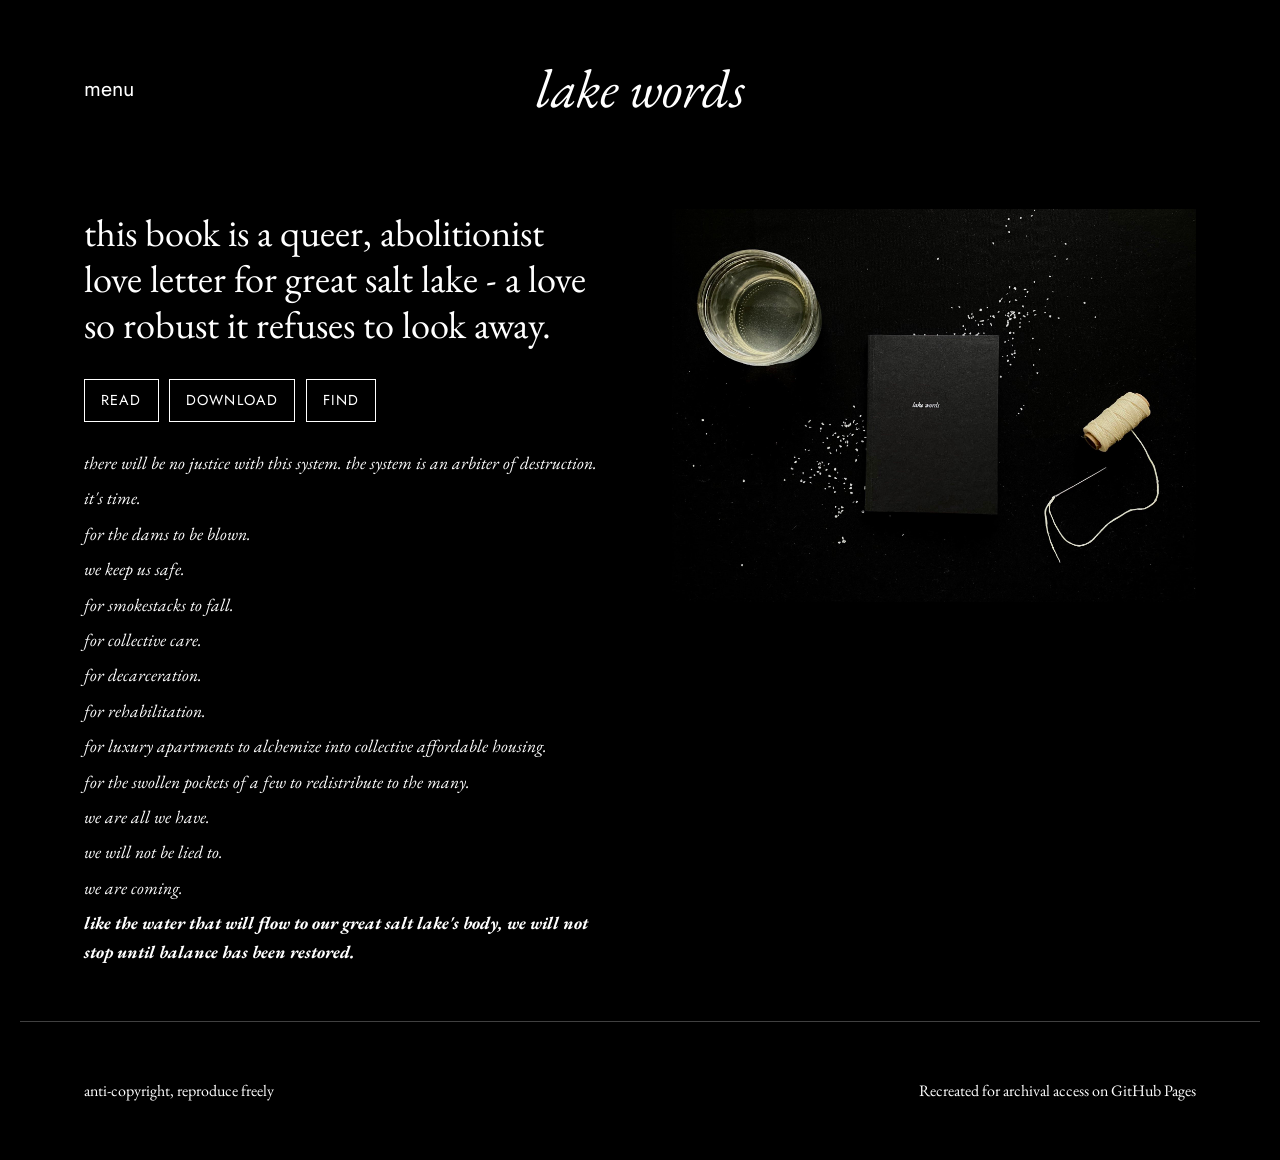
==== docs/index.html @ 2bd09eef "remove newsletter signup" ====
<!doctype html>
<html lang="en">
<head>
  <meta charset="utf-8" />
  <meta name="viewport" content="width=device-width, initial-scale=1" />
  <title>lake words - lake words</title>
  <link rel="stylesheet" href="./assets/styles.css" />
</head>
<body>
<header class="site-header">
  <button class="menu-toggle" data-menu-toggle aria-expanded="false" aria-controls="site-nav">menu</button>
  <h1 class="site-title"><a href="./index.html">lake words</a></h1>
  <div></div>
  <nav id="site-nav" class="site-nav" data-site-nav aria-label="Main Menu">
    <ul>
      <li><a href="./read-lake-words/index.html">read</a></li>
      <li><a href="./find-lake-words/index.html">find</a></li>
      <li><a href="./download/index.html">download</a></li>
      <li><a href="./connect/index.html">connect</a></li>
    </ul>
  </nav>
</header>
<main>
<section class="container columns" style="padding-top:2rem;padding-bottom:3rem;">
  <div>
    <p class="kicker">this book is a queer, abolitionist love letter for great salt lake - a love so robust it refuses to look away.</p>
    <div class="button-row">
      <a class="button" href="./read-lake-words/index.html">Read</a>
      <a class="button" href="./download/index.html">download</a>
      <a class="button" href="./find-lake-words/index.html">find</a>
    </div>
    <div class="poem">
      <p>there will be no justice with this system. the system is an arbiter of destruction.</p>
      <p>it's time.</p>
      <p>for the dams to be blown.</p>
      <p>we keep us safe.</p>
      <p>for smokestacks to fall.</p>
      <p>for collective care.</p>
      <p>for decarceration.</p>
      <p>for rehabilitation.</p>
      <p>for luxury apartments to alchemize into collective affordable housing.</p>
      <p>for the swollen pockets of a few to redistribute to the many.</p>
      <p>we are all we have.</p>
      <p>we will not be lied to.</p>
      <p>we are coming.</p>
      <p><strong>like the water that will flow to our great salt lake's body, we will not stop until balance has been restored.</strong></p>
    </div>
  </div>
  <div>
    <img src="./assets/image-1.jpg" alt="lake words book cover" />
  </div>
</section>
</main>
<footer class="site-footer">
  <p>anti-copyright, reproduce freely</p>
  <p>Recreated for archival access on GitHub Pages</p>
</footer>
<script src="./assets/site.js"></script>
</body>
</html>
---- docs/assets/styles.css ----
@import url("https://fonts.googleapis.com/css2?family=EB+Garamond:ital,wght@0,400;0,600;1,400;1,600&family=Jost:wght@400;500;600&display=swap");

:root {
  --bg: #000;
  --fg: #fff;
  --muted: #d7d7d7;
  --line: rgba(255,255,255,0.25);
  --max: 1240px;
  --gap: clamp(20px, 5vw, 70px);
}
* { box-sizing: border-box; }
html, body { margin: 0; padding: 0; }
body {
  background: var(--bg);
  color: var(--fg);
  font-family: "EB Garamond", Georgia, serif;
  font-size: clamp(1.1rem, 1.15vw, 1.4rem);
  line-height: 1.65;
}
a { color: var(--fg); text-decoration: none; }
a:hover, a:focus-visible { text-decoration: underline; }
img { max-width: 100%; display: block; height: auto; }

.site-header {
  max-width: var(--max);
  margin: 0 auto;
  padding: 2.75rem var(--gap);
  display: grid;
  grid-template-columns: 1fr auto 1fr;
  align-items: center;
  gap: 1rem;
}
.menu-toggle {
  background: transparent;
  border: 0;
  color: var(--fg);
  font-size: 1.35rem;
  cursor: pointer;
  width: fit-content;
  padding: 0;
  font-family: "Jost", Arial, sans-serif;
}
.site-nav { display: none; }
.site-nav.open {
  display: flex;
  position: fixed;
  inset: 0;
  background: rgba(0,0,0,0.95);
  align-items: center;
  justify-content: center;
  z-index: 1000;
}
.site-nav ul {
  list-style: none;
  margin: 0;
  padding: 0;
  display: grid;
  gap: 1rem;
  text-align: center;
  font-size: clamp(1.5rem, 5vw, 3.3rem);
}
.site-title {
  margin: 0;
  text-align: center;
  font-size: clamp(2rem, 4.2vw, 3.75rem);
  font-style: italic;
  font-weight: 400;
}
.site-title a { text-decoration: none; }

main { min-height: 55vh; }
.container {
  max-width: var(--max);
  margin: 0 auto;
  padding: 0 var(--gap);
}
.page-hero {
  padding: 2.5rem 0 3.5rem;
}
.page-hero h1 {
  margin: 0;
  font-size: clamp(2.3rem, 6vw, 4.2rem);
  font-weight: 400;
  text-transform: lowercase;
}

.columns {
  display: grid;
  grid-template-columns: 1fr 1fr;
  gap: var(--gap);
}

.kicker {
  font-size: clamp(1.5rem, 3vw, 2.5rem);
  line-height: 1.2;
  margin: 0 0 2rem;
}
.poem p { margin: 0 0 .4rem; font-style: italic; }

.button-row {
  display: flex;
  flex-wrap: wrap;
  gap: .65rem;
  margin: 1.6rem 0;
}
.button {
  display: inline-block;
  border: 1px solid var(--fg);
  padding: .55rem 1rem;
  font-family: "Jost", Arial, sans-serif;
  font-size: .9rem;
  letter-spacing: .08em;
  text-transform: uppercase;
  text-decoration: none;
}
.button.inverse {
  background: var(--fg);
  color: var(--bg);
}

.card-grid {
  display: grid;
  grid-template-columns: repeat(auto-fit, minmax(250px, 1fr));
  gap: 1rem;
}
.card {
  border: 1px solid var(--line);
  padding: 1.1rem;
}
.card h2, .card h3 {
  margin-top: 0;
  margin-bottom: .5rem;
  font-size: clamp(1.4rem, 2.2vw, 2rem);
  font-weight: 400;
}
.small { font-size: .95rem; color: var(--muted); font-family: "Jost", Arial, sans-serif; }

.split-form {
  display: grid;
  grid-template-columns: 1fr auto;
  gap: .6rem;
  margin: 1.5rem 0;
}
input, textarea {
  width: 100%;
  padding: .9rem 1rem;
  border: 1px solid var(--fg);
  border-radius: 0;
  background: var(--bg);
  color: var(--fg);
  font: inherit;
}
textarea { min-height: 12rem; resize: vertical; }

.notice {
  border: 1px solid var(--line);
  padding: 1rem 1.1rem;
}

hr {
  border: 0;
  border-bottom: 1px solid var(--line);
  margin: 3rem 0;
}

.site-footer {
  max-width: var(--max);
  margin: 0 auto;
  padding: 2.5rem var(--gap);
  display: flex;
  justify-content: space-between;
  gap: 1rem;
  border-top: 1px solid var(--line);
  font-size: 1rem;
}

@media (max-width: 900px) {
  .site-header { grid-template-columns: auto 1fr auto; }
  .site-title { justify-self: center; }
  .columns { grid-template-columns: 1fr; }
  .split-form { grid-template-columns: 1fr; }
  .site-footer { flex-direction: column; }
}


.archive-content p { margin: 0 0 .65rem; }
.archive-content h2,
.archive-content h3,
.archive-content h4,
.archive-content h5,
.archive-content h6 {
  margin: 1.4rem 0 .75rem;
  font-weight: 400;
  text-transform: lowercase;
}
.archive-content h5 { font-size: clamp(1.25rem, 2.2vw, 1.8rem); }
.archive-content ul { margin: 0 0 1.2rem 1.2rem; }
.archive-content li { margin-bottom: .4rem; }
.archive-content figure { margin: 2rem 0; }
.archive-content img { width: 100%; }
.archive-content time {
  display: block;
  margin-top: .4rem;
  color: var(--muted);
  font-family: "Jost", Arial, sans-serif;
  font-size: .9rem;
}
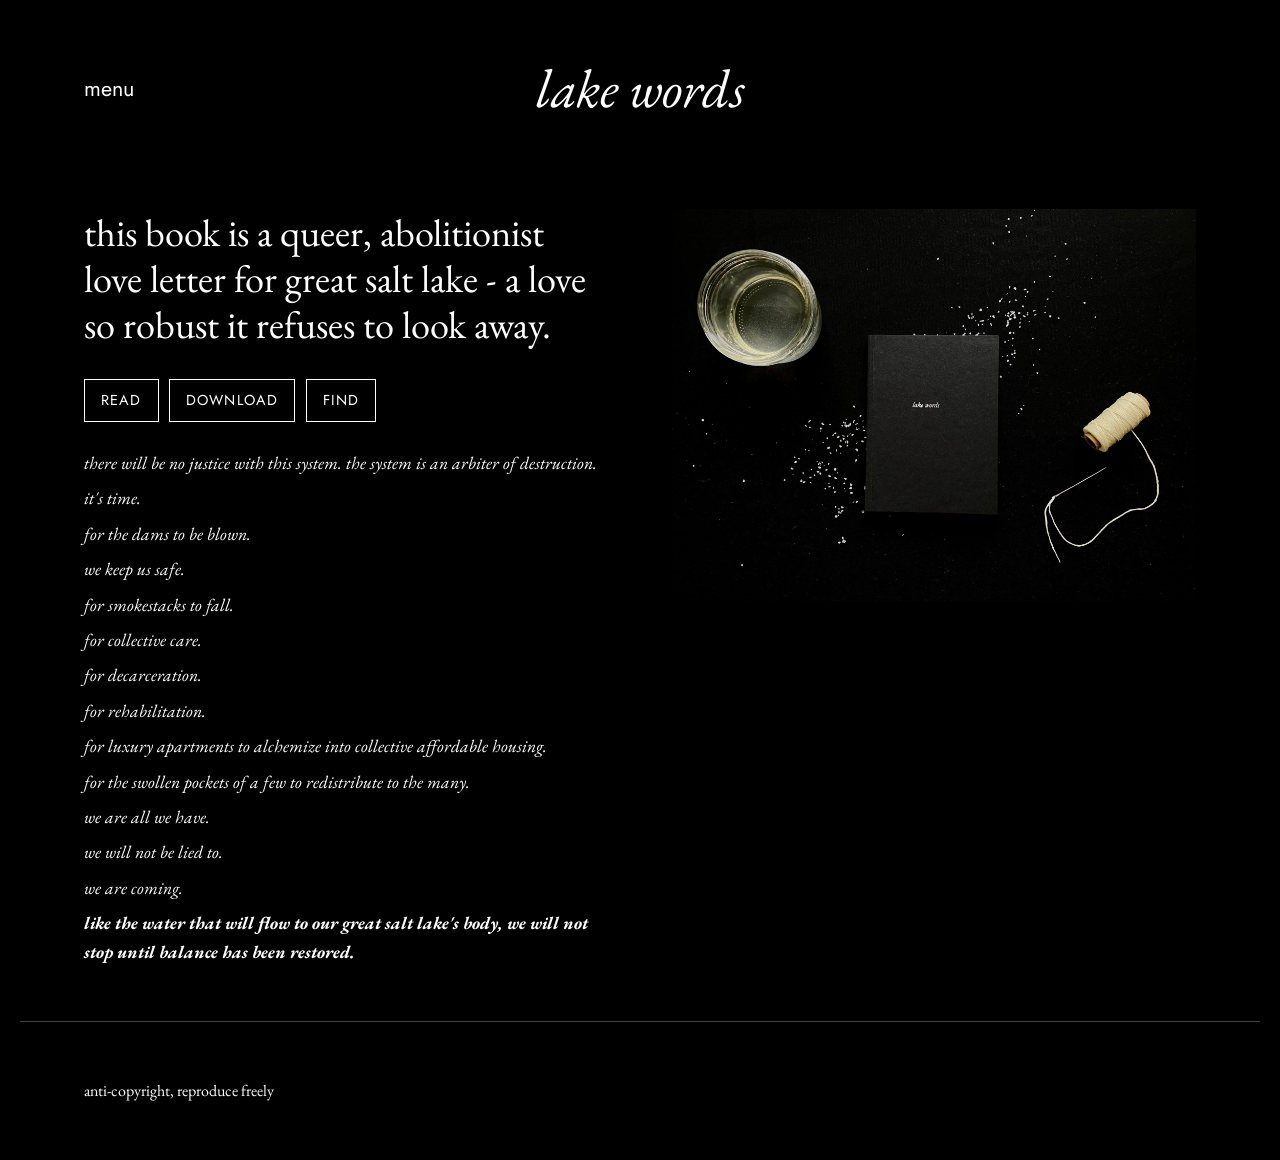
==== commit 5abe39ad: "removed archival message" ====
--- a/docs/index.html
+++ b/docs/index.html
@@ -53,7 +53,6 @@
 </main>
 <footer class="site-footer">
   <p>anti-copyright, reproduce freely</p>
-  <p>Recreated for archival access on GitHub Pages</p>
 </footer>
 <script src="./assets/site.js"></script>
 </body>
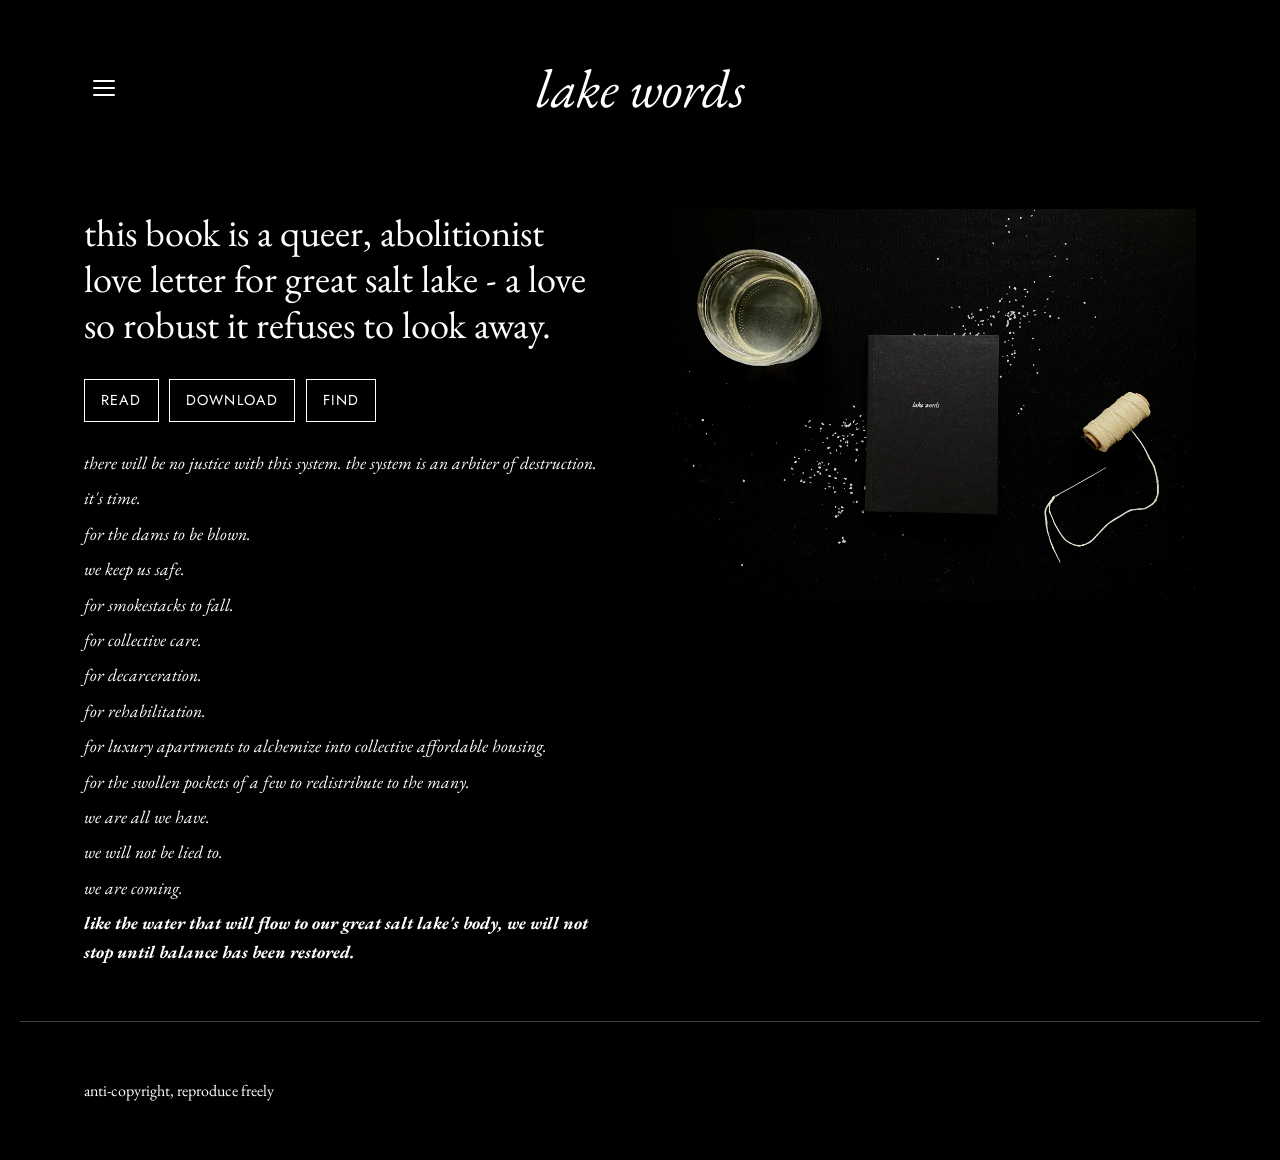
==== commit a00979e5: "updated connect" ====
--- a/docs/index.html
+++ b/docs/index.html
@@ -3,12 +3,15 @@
 <head>
   <meta charset="utf-8" />
   <meta name="viewport" content="width=device-width, initial-scale=1" />
+  <link rel="icon" href="./assets/lw.png" type="image/png" />
   <title>lake words - lake words</title>
   <link rel="stylesheet" href="./assets/styles.css" />
 </head>
 <body>
 <header class="site-header">
-  <button class="menu-toggle" data-menu-toggle aria-expanded="false" aria-controls="site-nav">menu</button>
+  <button class="menu-toggle" type="button" data-menu-toggle aria-expanded="false" aria-controls="site-nav" aria-label="Menu">
+    <span class="menu-toggle-bars" aria-hidden="true"><span></span><span></span><span></span></span>
+  </button>
   <h1 class="site-title"><a href="./index.html">lake words</a></h1>
   <div></div>
   <nav id="site-nav" class="site-nav" data-site-nav aria-label="Main Menu">
--- a/docs/assets/styles.css
+++ b/docs/assets/styles.css
@@ -20,6 +20,11 @@
 a { color: var(--fg); text-decoration: none; }
 a:hover, a:focus-visible { text-decoration: underline; }
 img { max-width: 100%; display: block; height: auto; }
+.launch-handbill {
+  max-width: 18rem;
+  margin: 0 auto 1.25rem;
+}
+.launch-handbill img { width: 100%; }
 
 .site-header {
   max-width: var(--max);
@@ -34,11 +39,30 @@
   background: transparent;
   border: 0;
   color: var(--fg);
-  font-size: 1.35rem;
   cursor: pointer;
-  width: fit-content;
+  width: 2.5rem;
+  height: 2.5rem;
   padding: 0;
-  font-family: "Jost", Arial, sans-serif;
+  display: inline-flex;
+  align-items: center;
+  justify-content: center;
+}
+.menu-toggle:focus-visible {
+  outline: 2px solid var(--fg);
+  outline-offset: 3px;
+}
+.menu-toggle-bars {
+  display: flex;
+  flex-direction: column;
+  justify-content: space-between;
+  width: 1.4rem;
+  height: 1rem;
+}
+.menu-toggle-bars span {
+  display: block;
+  height: 2px;
+  background: currentColor;
+  border-radius: 1px;
 }
 .site-nav { display: none; }
 .site-nav.open {
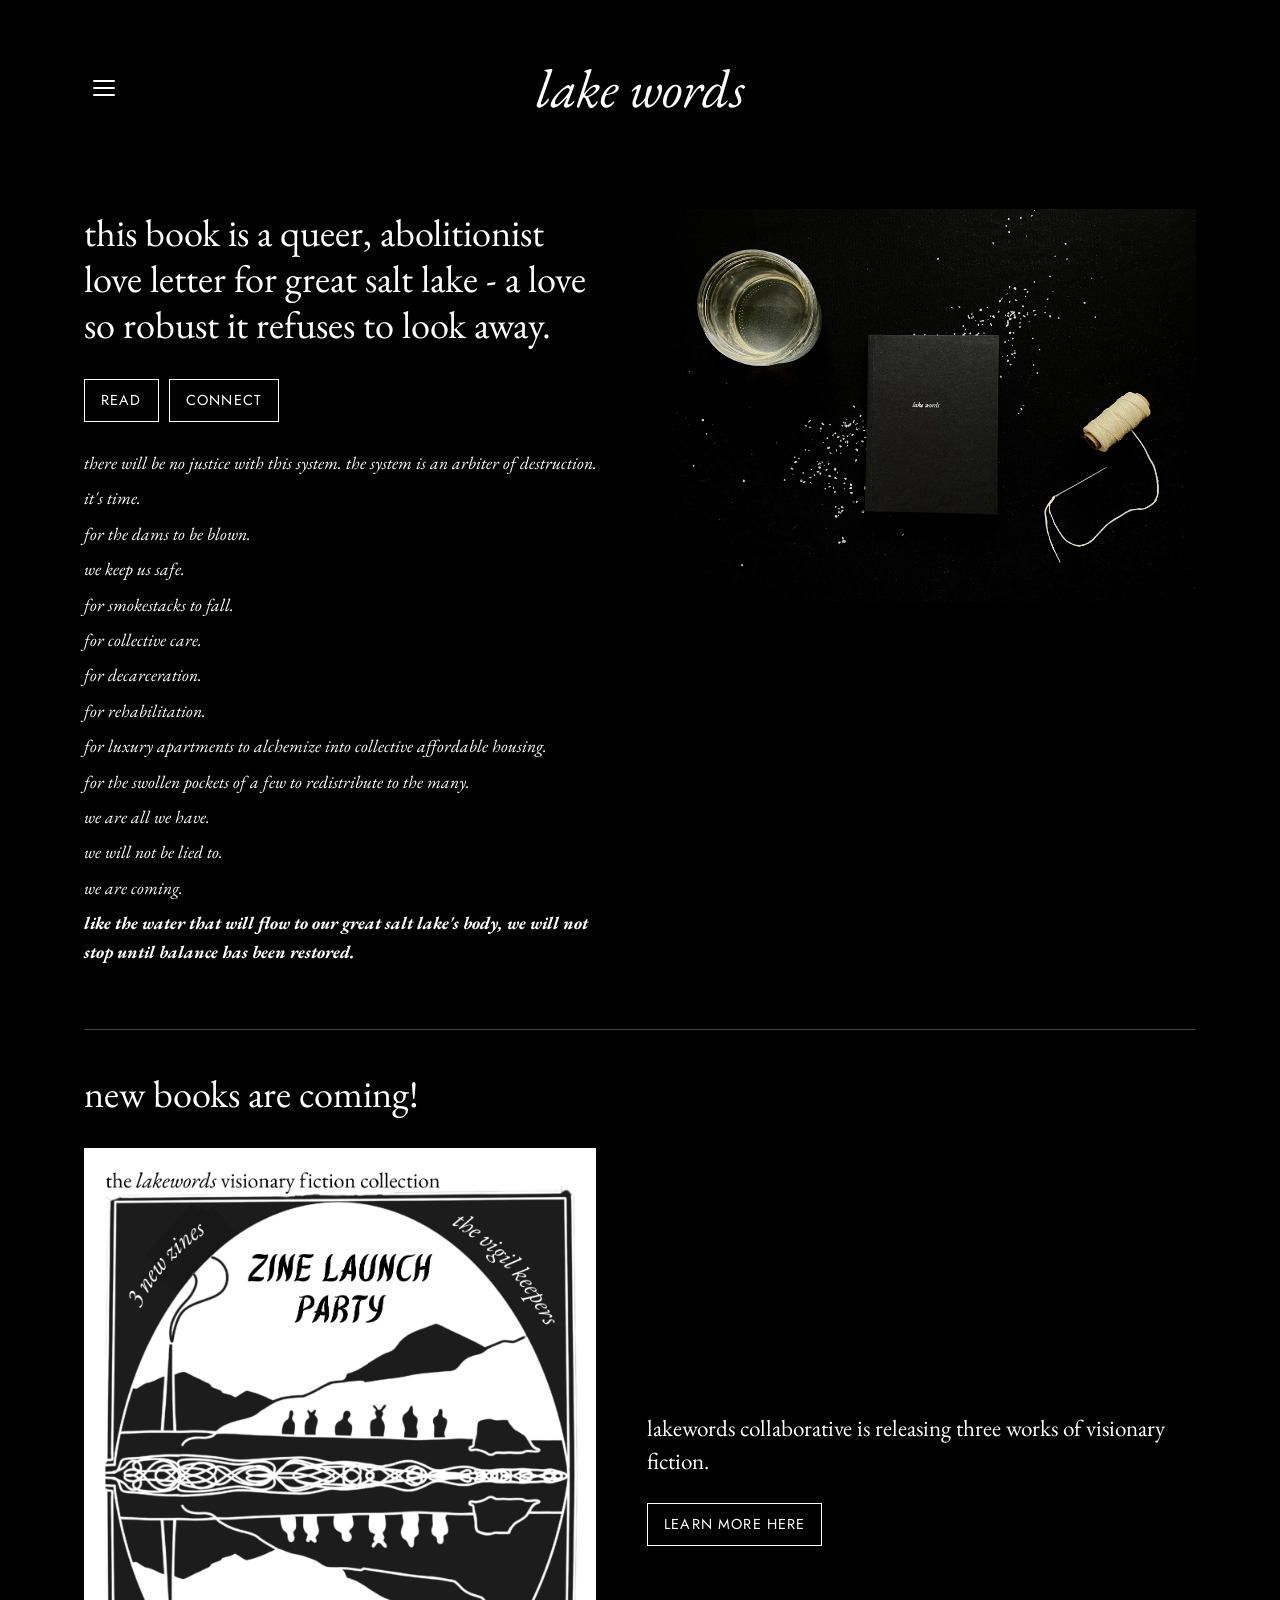
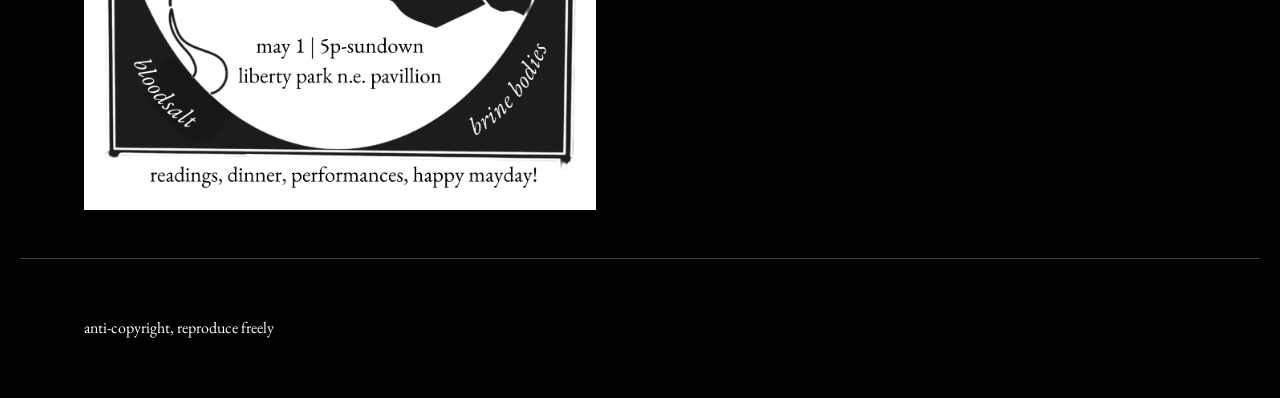
==== commit a7d0891a: "home page updates" ====
--- a/docs/index.html
+++ b/docs/index.html
@@ -29,8 +29,7 @@
     <p class="kicker">this book is a queer, abolitionist love letter for great salt lake - a love so robust it refuses to look away.</p>
     <div class="button-row">
       <a class="button" href="./read-lake-words/index.html">Read</a>
-      <a class="button" href="./download/index.html">download</a>
-      <a class="button" href="./find-lake-words/index.html">find</a>
+      <a class="button" href="./connect/index.html">connect</a>
     </div>
     <div class="poem">
       <p>there will be no justice with this system. the system is an arbiter of destruction.</p>
@@ -50,7 +49,20 @@
     </div>
   </div>
   <div>
-    <img src="./assets/image-1.jpg" alt="lake words book cover" />
+    <img src="./assets/coverimage.jpg" alt="lake words book cover" />
+  </div>
+</section>
+<section class="container home-bottom-tease">
+  <hr class="home-bottom-rule" />
+  <p class="kicker">new books are coming!</p>
+  <div class="home-bottom-promo">
+    <div class="home-handbill-rail">
+      <img src="./assets/handbillrightsideup.png" alt="Handbill: visionary suite launch party" width="2700" height="3450" />
+    </div>
+    <div class="home-bottom-copy">
+      <p>lakewords collaborative is releasing three works of visionary fiction.</p>
+      <a class="button" href="./connect/index.html">learn more here</a>
+    </div>
   </div>
 </section>
 </main>
--- a/docs/assets/styles.css
+++ b/docs/assets/styles.css
@@ -107,6 +107,47 @@
   font-weight: 400;
   text-transform: lowercase;
 }
+.home-bottom-tease {
+  padding-top: 0.5rem;
+  padding-bottom: 3rem;
+}
+.home-bottom-rule {
+  border: 0;
+  border-bottom: 1px solid var(--line);
+  margin: 0 0 2.5rem;
+}
+.home-callout-heading {
+  margin: 0 0 1.5rem;
+  font-size: clamp(2.3rem, 6vw, 4.2rem);
+  font-weight: 400;
+  text-transform: lowercase;
+}
+.home-bottom-promo {
+  display: grid;
+  grid-template-columns: minmax(0, 32rem) 1fr;
+  gap: clamp(1.25rem, 4vw, var(--gap));
+  align-items: center;
+}
+.home-handbill-rail {
+  max-width: min(36rem, 100%);
+  margin-left: auto;
+  margin-right: 0;
+}
+.home-bottom-promo .home-handbill-rail {
+  margin-left: 0;
+  max-width: 100%;
+}
+.home-handbill-rail img {
+  width: 100%;
+}
+.home-bottom-copy p {
+  margin: 0 0 1.25rem;
+  font-size: clamp(1.2rem, 2.2vw, 1.45rem);
+  line-height: 1.45;
+}
+.home-bottom-copy .button {
+  margin-top: 0.25rem;
+}
 
 .columns {
   display: grid;
@@ -202,12 +243,20 @@
   .site-header { grid-template-columns: auto 1fr auto; }
   .site-title { justify-self: center; }
   .columns { grid-template-columns: 1fr; }
+  .home-bottom-promo {
+    grid-template-columns: 1fr;
+    align-items: start;
+  }
   .split-form { grid-template-columns: 1fr; }
   .site-footer { flex-direction: column; }
 }
 
 
 .archive-content p { margin: 0 0 .65rem; }
+.archive-content .connect-intro {
+  margin-bottom: 1.5rem;
+  max-width: 42rem;
+}
 .archive-content h2,
 .archive-content h3,
 .archive-content h4,
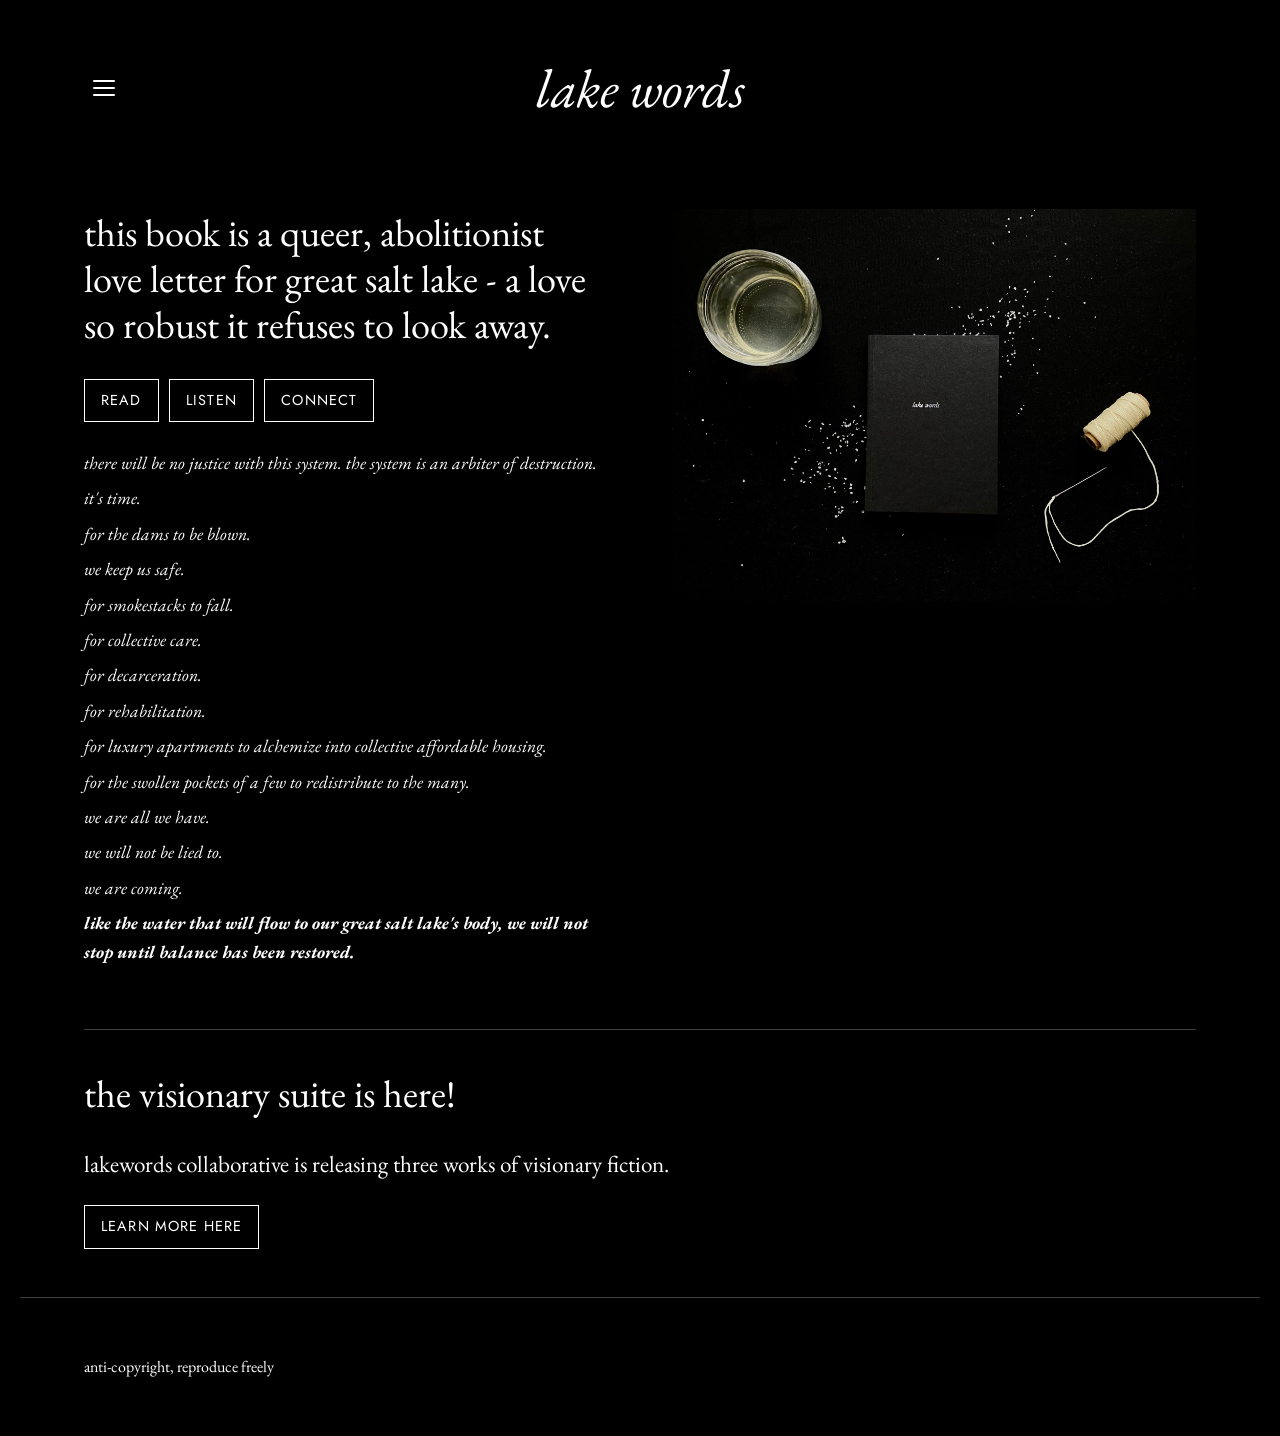
==== commit d47d9040: "main page, added listen page" ====
--- a/docs/index.html
+++ b/docs/index.html
@@ -17,6 +17,7 @@
   <nav id="site-nav" class="site-nav" data-site-nav aria-label="Main Menu">
     <ul>
       <li><a href="./read-lake-words/index.html">read</a></li>
+      <li><a href="./listen/index.html">listen</a></li>
       <li><a href="./find-lake-words/index.html">find</a></li>
       <li><a href="./download/index.html">download</a></li>
       <li><a href="./connect/index.html">connect</a></li>
@@ -29,6 +30,7 @@
     <p class="kicker">this book is a queer, abolitionist love letter for great salt lake - a love so robust it refuses to look away.</p>
     <div class="button-row">
       <a class="button" href="./read-lake-words/index.html">Read</a>
+      <a class="button" href="./listen/index.html">listen</a>
       <a class="button" href="./connect/index.html">connect</a>
     </div>
     <div class="poem">
@@ -54,15 +56,10 @@
 </section>
 <section class="container home-bottom-tease">
   <hr class="home-bottom-rule" />
-  <p class="kicker">new books are coming!</p>
-  <div class="home-bottom-promo">
-    <div class="home-handbill-rail">
-      <img src="./assets/handbillrightsideup.png" alt="Handbill: visionary suite launch party" width="2700" height="3450" />
-    </div>
-    <div class="home-bottom-copy">
-      <p>lakewords collaborative is releasing three works of visionary fiction.</p>
-      <a class="button" href="./connect/index.html">learn more here</a>
-    </div>
+  <p class="kicker">the visionary suite is here!</p>
+  <div class="home-bottom-copy">
+    <p>lakewords collaborative is releasing three works of visionary fiction.</p>
+    <a class="button" href="./connect/index.html">learn more here</a>
   </div>
 </section>
 </main>
--- a/docs/assets/styles.css
+++ b/docs/assets/styles.css
@@ -240,12 +240,18 @@
 }
 
 @media (max-width: 900px) {
+  :root {
+    --gap: clamp(1.5rem, 6vw, 70px);
+  }
   .site-header { grid-template-columns: auto 1fr auto; }
   .site-title { justify-self: center; }
   .columns { grid-template-columns: 1fr; }
   .home-bottom-promo {
     grid-template-columns: 1fr;
     align-items: start;
+  }
+  .home-bottom-copy {
+    padding-bottom: 1.75rem;
   }
   .split-form { grid-template-columns: 1fr; }
   .site-footer { flex-direction: column; }
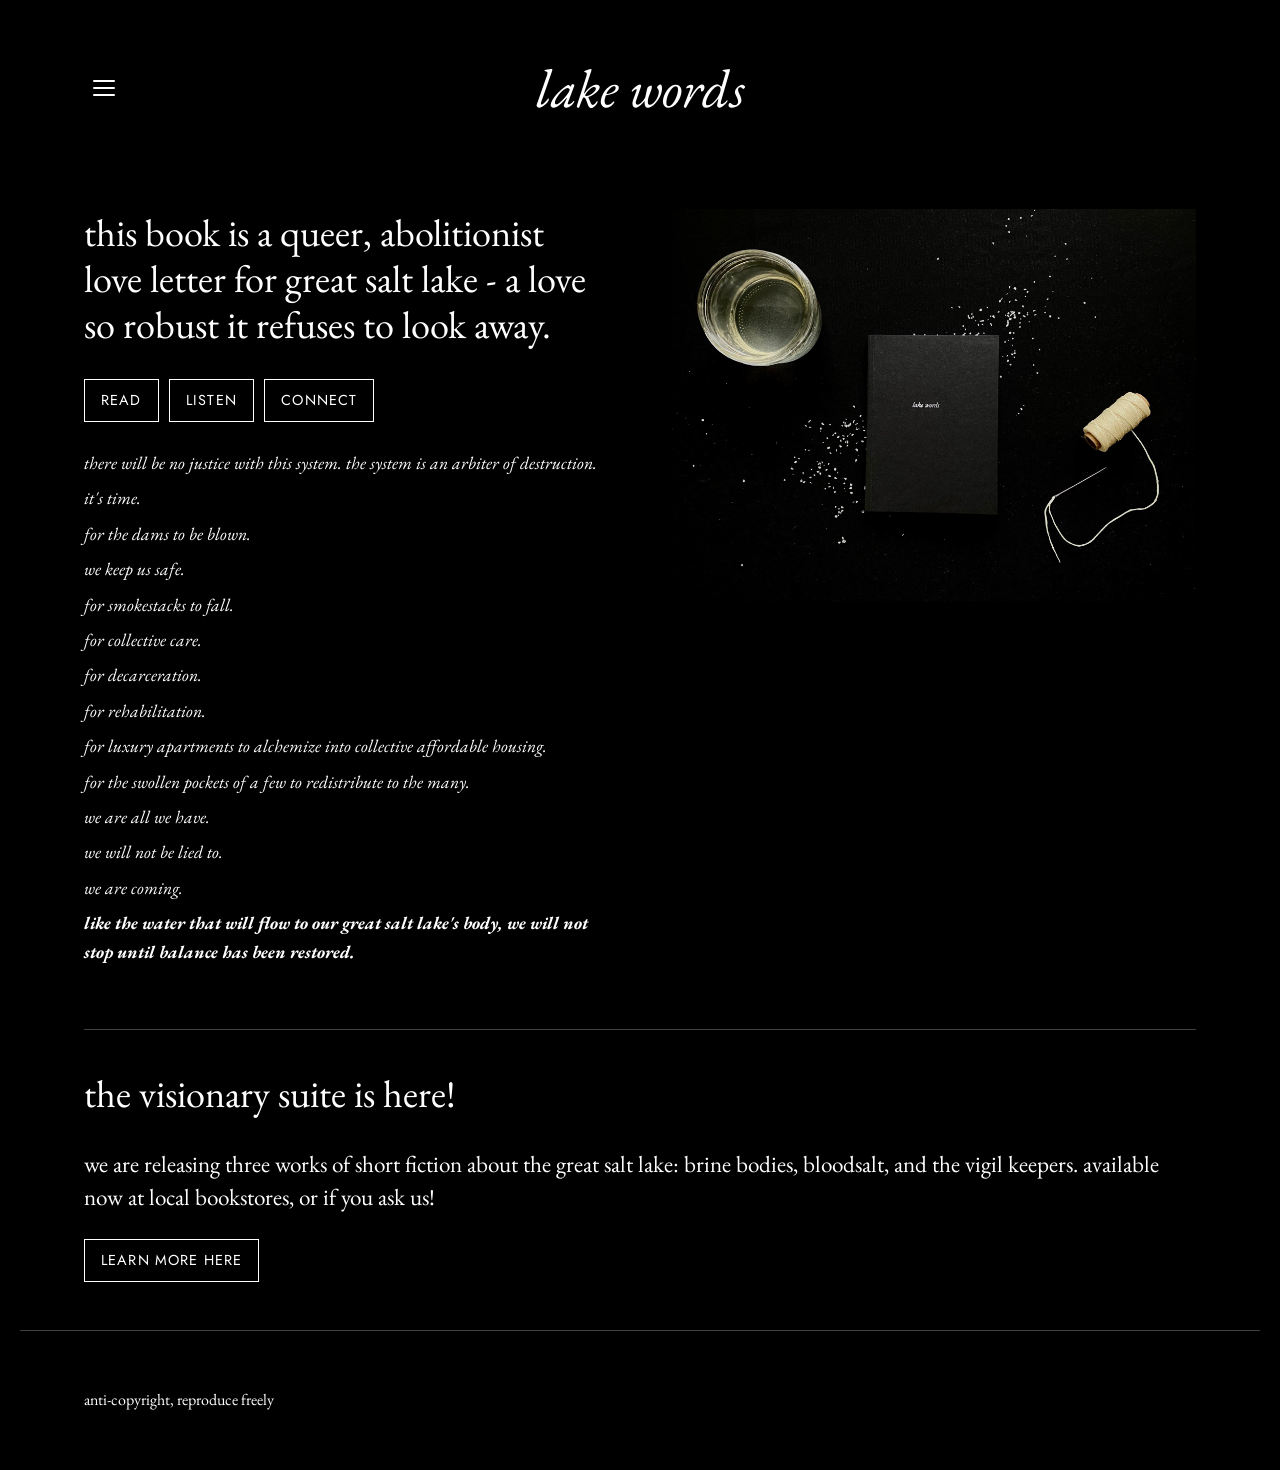
==== commit 430d610b: "main page edits - find us at bookstores" ====
--- a/docs/index.html
+++ b/docs/index.html
@@ -58,7 +58,7 @@
   <hr class="home-bottom-rule" />
   <p class="kicker">the visionary suite is here!</p>
   <div class="home-bottom-copy">
-    <p>lakewords collaborative is releasing three works of visionary fiction.</p>
+    <p>we are releasing three works of short fiction about the great salt lake: brine bodies, bloodsalt, and the vigil keepers. available now at local bookstores, or if you ask us!</p>
     <a class="button" href="./connect/index.html">learn more here</a>
   </div>
 </section>
